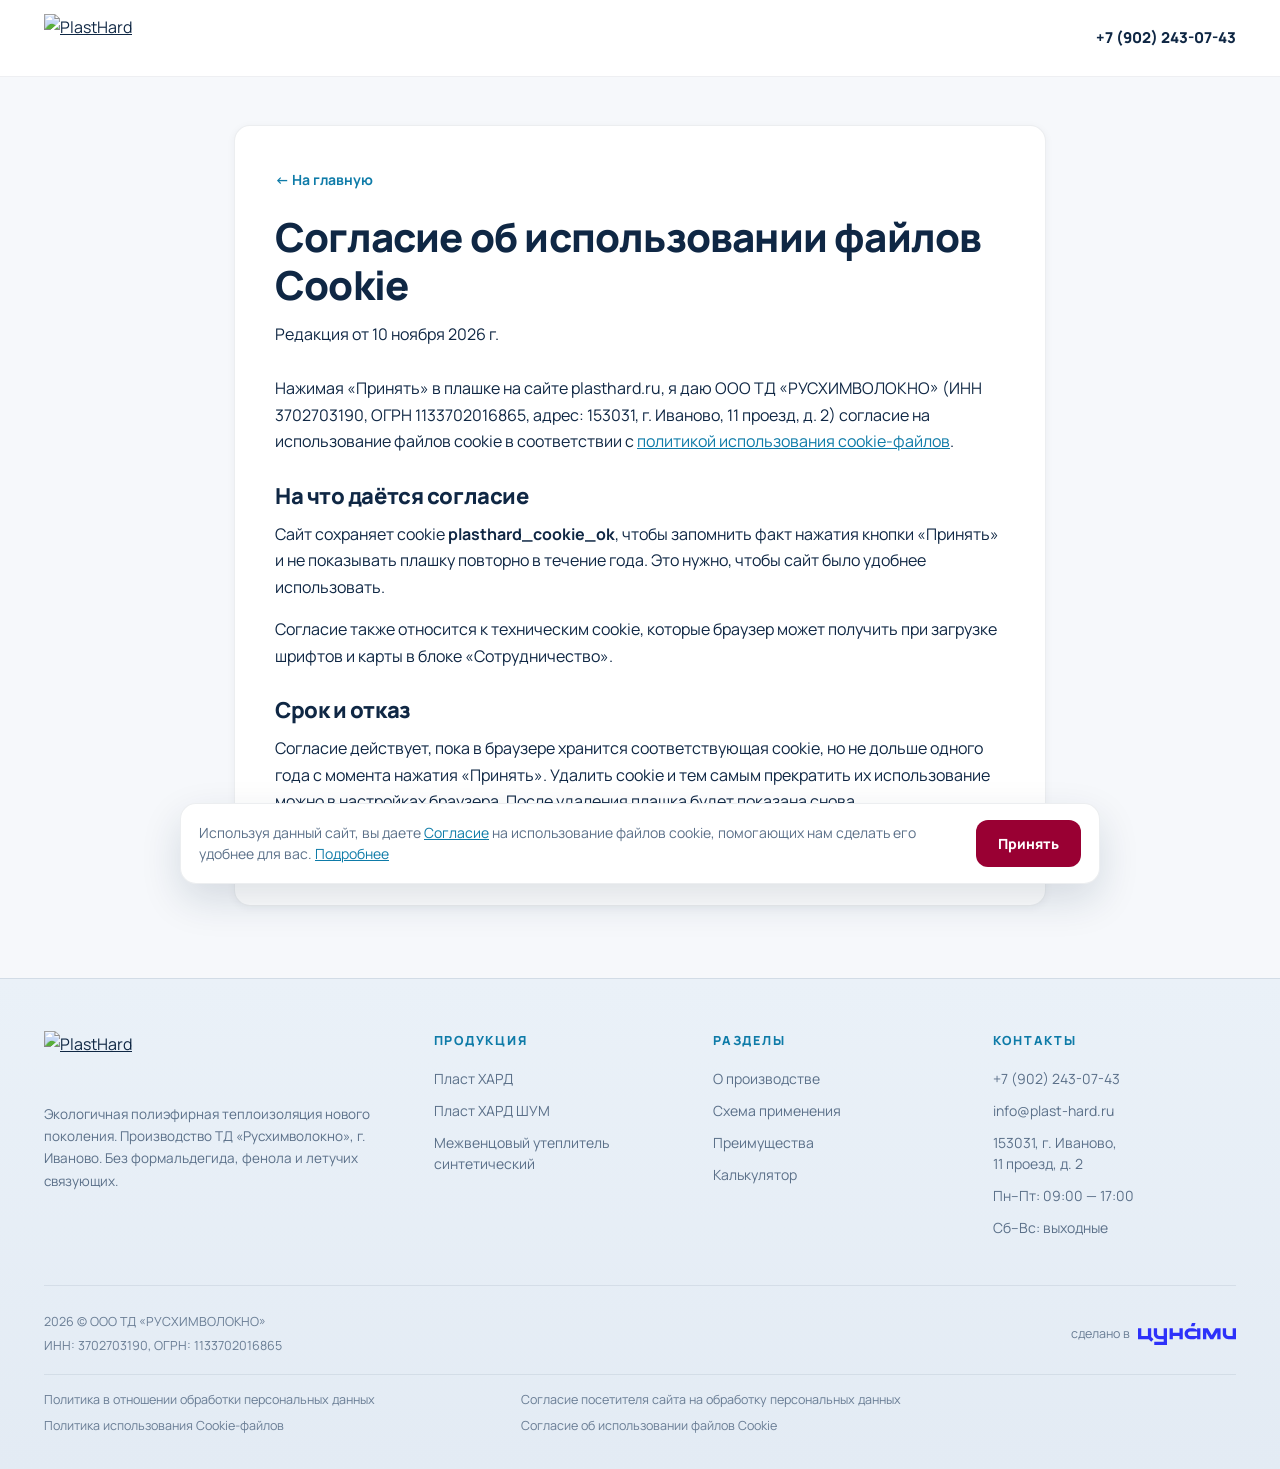
==== cookie-consent.html @ 1dcabd32 "Initial commit of the PlastHard landing. Co-authored-by: Cursor <cursoragent@cursor.com>" ====
<!DOCTYPE html>
<html lang="ru">
<head>
<meta charset="UTF-8">
<meta name="viewport" content="width=device-width, initial-scale=1">
<meta name="theme-color" content="#f6f8fb">
<title>Согласие об использовании файлов Cookie — PlastHard</title>
<meta name="description" content="Согласие посетителя сайта PlastHard на использование файлов cookie.">
<meta name="robots" content="index, follow">
<link rel="canonical" href="https://plasthard.ru/cookie-consent.html">
<link rel="icon" href="favicon-32.png" type="image/png" sizes="32x32">
<link rel="apple-touch-icon" href="apple-touch-icon.png" sizes="180x180">
<link rel="preconnect" href="https://fonts.googleapis.com">
<link rel="preconnect" href="https://fonts.gstatic.com" crossorigin>
<link href="https://fonts.googleapis.com/css2?family=Manrope:wght@400;500;600;700;800&display=swap" rel="stylesheet">
<link rel="stylesheet" href="legal.css">
</head>
<body>
<header class="header">
  <div class="header-inner">
    <a href="index.html" class="logo" aria-label="PlastHard — на главную">
      <img class="logo-img" src="source/assets/plasthard-logo.svg" alt="PlastHard" width="129" height="48">
    </a>
    <a href="tel:+79022430743" class="header-phone">+7 (902) 243-07-43</a>
  </div>
</header>
<main class="doc">
  <article class="doc-card">
    <a class="doc-back" href="index.html">← На главную</a>
    <h1>Согласие об использовании файлов Cookie</h1>
    <p class="doc-date">Редакция от 10 ноября 2026 г.</p>

    <p>Нажимая «Принять» в плашке на сайте plasthard.ru, я даю ООО ТД «РУСХИМВОЛОКНО» (ИНН 3702703190, ОГРН 1133702016865, адрес: 153031, г. Иваново, 11 проезд, д. 2) согласие на использование файлов cookie в соответствии с <a href="cookie-policy.html">политикой использования cookie-файлов</a>.</p>

    <h2>На что даётся согласие</h2>
    <p>Сайт сохраняет cookie <strong>plasthard_cookie_ok</strong>, чтобы запомнить факт нажатия кнопки «Принять» и не показывать плашку повторно в течение года. Это нужно, чтобы сайт было удобнее использовать.</p>
    <p>Согласие также относится к техническим cookie, которые браузер может получить при загрузке шрифтов и карты в блоке «Сотрудничество».</p>

    <h2>Срок и отказ</h2>
    <p>Согласие действует, пока в браузере хранится соответствующая cookie, но не дольше одного года с момента нажатия «Принять». Удалить cookie и тем самым прекратить их использование можно в настройках браузера. После удаления плашка будет показана снова.</p>
    <p>Вопросы по cookie можно направить на <a href="mailto:info@plast-hard.ru">info@plast-hard.ru</a>.</p>
  </article>
</main>
<footer class="footer">
  <div class="container">
    <div class="footer-top">
      <div class="footer-brand">
        <a href="index.html" class="logo" aria-label="PlastHard — на главную">
          <img class="logo-img" src="source/assets/plasthard-logo.svg" alt="PlastHard" width="150" height="56">
        </a>
        <p>Экологичная полиэфирная теплоизоляция нового поколения. Производство ТД «Русхимволокно», г. Иваново. Без формальдегида, фенола и летучих связующих.</p>
      </div>
      <div class="footer-col">
        <h5>Продукция</h5>
        <a href="index.html#products">Пласт ХАРД</a>
        <a href="index.html#products">Пласт ХАРД ШУМ</a>
        <a href="index.html#products">Межвенцовый утеплитель синтетический</a>
      </div>
      <div class="footer-col">
        <h5>Разделы</h5>
        <a href="index.html#about">О производстве</a>
        <a href="index.html#scheme">Схема применения</a>
        <a href="index.html#advantages">Преимущества</a>
        <a href="index.html#calc">Калькулятор</a>
      </div>
      <div class="footer-col">
        <h5>Контакты</h5>
        <a href="tel:+79022430743">+7 (902) 243-07-43</a>
        <a href="mailto:info@plast-hard.ru">info@plast-hard.ru</a>
        <span>153031, г. Иваново,<br>11 проезд, д. 2</span>
        <span>Пн–Пт: 09:00 — 17:00</span>
        <span>Сб–Вс: выходные</span>
      </div>
    </div>
    <div class="footer-bottom">
      <div class="footer-legal">
        <span>2026 © ООО ТД «РУСХИМВОЛОКНО»</span>
        <span>ИНН: 3702703190, ОГРН: 1133702016865</span>
      </div>
      <a class="made-by" href="https://tsunami.group/" target="_blank" rel="noopener noreferrer">
        <span>сделано в</span>
        <svg width="98" height="22" viewBox="0 0 98 22" fill="none" aria-label="Tsunami"><path d="M52.8293 3.26889L53.9329 0H57.5149L56.4114 3.26889H52.8293Z" fill="currentColor"></path><path d="M13.2065 5.31553V13.995L15.5459 16.3076L13.2065 18.6434L10.7281 16.2358H0V5.31553H3.29259V12.9669H9.89586V5.31553H13.2065Z" fill="currentColor"></path><path d="M25.6888 12.9669V5.31553H28.9995V22H16.2546V18.7131H25.6888V16.2358H21.2927C18.2533 16.2358 15.793 13.7931 15.793 10.7757V5.31553H19.0855V10.7757C19.0855 11.979 20.0806 12.9669 21.2927 12.9669H25.6888Z" fill="currentColor"></path><path d="M41.4692 5.31553V9.68004H34.866V5.31553H31.5734V16.2358H34.866V12.9669H41.4692V16.2358H44.7799V5.31553H41.4692Z" fill="currentColor"></path><path fill-rule="evenodd" clip-rule="evenodd" d="M46.5998 10.7757C46.5998 7.76012 49.0621 5.31553 52.0995 5.31553H54.9787C56.6208 5.31553 58.0947 6.02999 59.1025 7.16286V5.31553H62.4131V16.2358H59.1025V14.3885C58.0947 15.5213 56.6208 16.2358 54.9787 16.2358H52.0995C49.0621 16.2358 46.5998 13.7912 46.5998 10.7757ZM52.101 8.58432H59.1025V12.9668H52.101C50.8889 12.9668 49.8938 11.9789 49.8938 10.7756C49.8938 9.57217 50.8889 8.58432 52.101 8.58432Z" fill="currentColor"></path><path d="M73.7622 12.2485L77.7603 5.31553H82.5726V16.2358H79.28V9.30286L75.2819 16.2358H72.2607L68.2625 9.30286V16.2358H64.9699V5.31553H69.7822L73.7622 12.2485Z" fill="currentColor"></path><path d="M94.6893 5.31553V12.9669H90.2932C89.0811 12.9669 88.0861 11.979 88.0861 10.7757V5.31553H84.7935V10.7757C84.7935 13.7931 87.2538 16.2358 90.2932 16.2358H98V5.31553H94.6893Z" fill="currentColor"></path></svg>
      </a>
    </div>
    <nav class="footer-docs" aria-label="Документы">
      <a href="privacy-policy.html" target="_blank" rel="noopener noreferrer">Политика в отношении обработки персональных данных</a>
      <a href="personal-data-consent.html" target="_blank" rel="noopener noreferrer">Согласие посетителя сайта на обработку персональных данных</a>
      <a href="cookie-policy.html" target="_blank" rel="noopener noreferrer">Политика использования Cookie-файлов</a>
      <a href="cookie-consent.html" target="_blank" rel="noopener noreferrer">Согласие об использовании файлов Cookie</a>
    </nav>
  </div>
</footer>
<div class="cookie-bar" id="cookieBar" hidden>
  <p>Используя данный сайт, вы даете <a href="cookie-consent.html">Согласие</a> на использование файлов cookie, помогающих нам сделать его удобнее для вас. <a href="cookie-policy.html">Подробнее</a></p>
  <button type="button" class="btn" id="cookieAccept">Принять</button>
</div>
<script src="consent.js"></script>
</body>
</html>
---- legal.css ----
:root{
  --bg:#f6f8fb;
  --text:#0f2744;
  --muted:#5b7089;
  --cyan:#0e7ba8;
  --burgundy:#990033;
  --burgundy-hover:#cc0044;
  --radius:16px;
  --shadow-sm:0 2px 8px rgba(15,39,68,.05);
  --font:'Manrope', -apple-system, BlinkMacSystemFont, 'Segoe UI', Roboto, 'Helvetica Neue', Arial, sans-serif;
}

*,*::before,*::after{ box-sizing:border-box; }
html{ scroll-behavior:smooth; }
body{
  margin:0;
  font-family:var(--font);
  background:var(--bg);
  color:var(--text);
  line-height:1.65;
  font-size:16px;
}
a{ color:inherit; }
img,svg{ max-width:100%; display:block; }
p{ margin:0 0 16px; }
h1,h2{ margin:0; line-height:1.2; font-weight:800; letter-spacing:-.02em; }

.header{
  position:sticky;
  top:0;
  z-index:20;
  background:rgba(255,255,255,.92);
  backdrop-filter:blur(16px);
  border-bottom:1px solid rgba(15,39,68,.07);
}
.header-inner{
  max-width:1240px;
  margin:0 auto;
  padding:0 24px;
  height:76px;
  display:flex;
  align-items:center;
  justify-content:space-between;
  gap:24px;
}
.logo-img{ height:48px; width:auto; }
.header-phone{
  font-size:15px;
  font-weight:800;
  text-decoration:none;
  white-space:nowrap;
}
.header-phone:hover{ color:var(--cyan); }

.doc{
  max-width:860px;
  margin:0 auto;
  padding:48px 24px 72px;
}
.doc-card{
  background:#fff;
  border:1px solid rgba(15,39,68,.08);
  border-radius:var(--radius);
  box-shadow:var(--shadow-sm);
  padding:40px 40px 32px;
}
.doc-back{
  display:inline-block;
  margin-bottom:22px;
  color:var(--cyan);
  font-size:14px;
  font-weight:700;
  text-decoration:none;
}
.doc-back:hover{ text-decoration:underline; }
.doc h1{
  font-size:clamp(28px, 4vw, 40px);
  margin-bottom:12px;
}
.doc-date{
  color:var(--muted);
  font-size:14px;
  margin-bottom:28px;
}
.doc h2{
  font-size:22px;
  margin:28px 0 12px;
}
.doc p, .doc li{ color:var(--text); font-size:16px; }
.doc ul, .doc ol{ margin:0 0 16px; padding-left:22px; }
.doc li{ margin-bottom:8px; }
.doc a{ color:var(--cyan); }

.footer{
  border-top:1px solid rgba(15,39,68,.08);
  background:linear-gradient(180deg, #eaf1f8 0%, #e3ebf4 100%);
  padding:52px 0 34px;
}
.container{ max-width:1240px; margin:0 auto; padding:0 24px; }
.footer-top{
  display:flex;
  flex-wrap:wrap;
  gap:36px;
  padding-bottom:36px;
  border-bottom:1px solid rgba(15,39,68,.08);
}
.footer-brand{ flex:1 1 280px; }
.footer-brand p{
  margin-top:16px;
  font-size:13.5px;
  color:var(--muted);
  max-width:340px;
}
.footer .logo-img{ height:56px; }
.footer-col{ flex:1 1 170px; min-width:150px; }
.footer-col h5{
  font-size:12.5px;
  font-weight:800;
  letter-spacing:.14em;
  text-transform:uppercase;
  color:var(--cyan);
  margin:0 0 16px;
}
.footer-col a, .footer-col span{
  display:block;
  font-size:14px;
  color:var(--muted);
  margin-bottom:11px;
  text-decoration:none;
  line-height:1.5;
}
.footer-col a:hover{ color:var(--cyan); }
.footer-bottom{
  padding-top:26px;
  display:flex;
  flex-wrap:wrap;
  justify-content:space-between;
  align-items:center;
  gap:14px;
  font-size:12.5px;
  color:rgba(91,112,137,.9);
  line-height:1.6;
}
.footer-legal{ display:flex; flex-direction:column; gap:4px; }
.made-by{
  display:inline-flex;
  align-items:center;
  gap:8px;
  color:rgba(91,112,137,.9);
  font-size:12.5px;
  text-decoration:none;
}
.made-by svg{ color:#2d31fa; flex-shrink:0; }
.made-by:hover{ color:var(--cyan); }
.footer-docs{
  display:grid;
  grid-template-columns:40% 40%;
  justify-content:start;
  justify-items:start;
  gap:8px 0;
  margin-top:18px;
  padding-top:16px;
  border-top:1px solid rgba(15,39,68,.08);
}
.footer-docs a{
  width:fit-content;
  max-width:100%;
  font-size:12.5px;
  line-height:1.45;
  color:rgba(91,112,137,.9);
  text-decoration:none;
}
.footer-docs a:hover{ color:var(--cyan); }

.btn{
  display:inline-flex;
  align-items:center;
  justify-content:center;
  padding:12px 22px;
  border:0;
  border-radius:12px;
  background:var(--burgundy);
  color:#fff;
  font:inherit;
  font-size:14px;
  font-weight:800;
  cursor:pointer;
}
.btn:hover{ background:var(--burgundy-hover); }

.cookie-bar{
  position:fixed;
  left:16px;
  right:16px;
  bottom:16px;
  z-index:30;
  display:flex;
  align-items:center;
  gap:18px;
  max-width:920px;
  margin:0 auto;
  padding:16px 18px;
  background:#fff;
  border:1px solid rgba(15,39,68,.08);
  border-radius:16px;
  box-shadow:0 16px 40px rgba(15,39,68,.14);
}
.cookie-bar[hidden]{ display:none; }
.cookie-bar p{ margin:0; flex:1; font-size:14px; color:var(--muted); line-height:1.55; }
.cookie-bar a{ color:var(--cyan); }
@media (max-width:700px){
  .doc-card{ padding:28px 20px; }
  .cookie-bar{ flex-direction:column; align-items:stretch; }
  .footer-docs{ grid-template-columns:100%; }
  .footer-docs a{ width:100%; }
  .header-inner{ padding:0 18px; }
  .logo-img{ height:42px; }
}
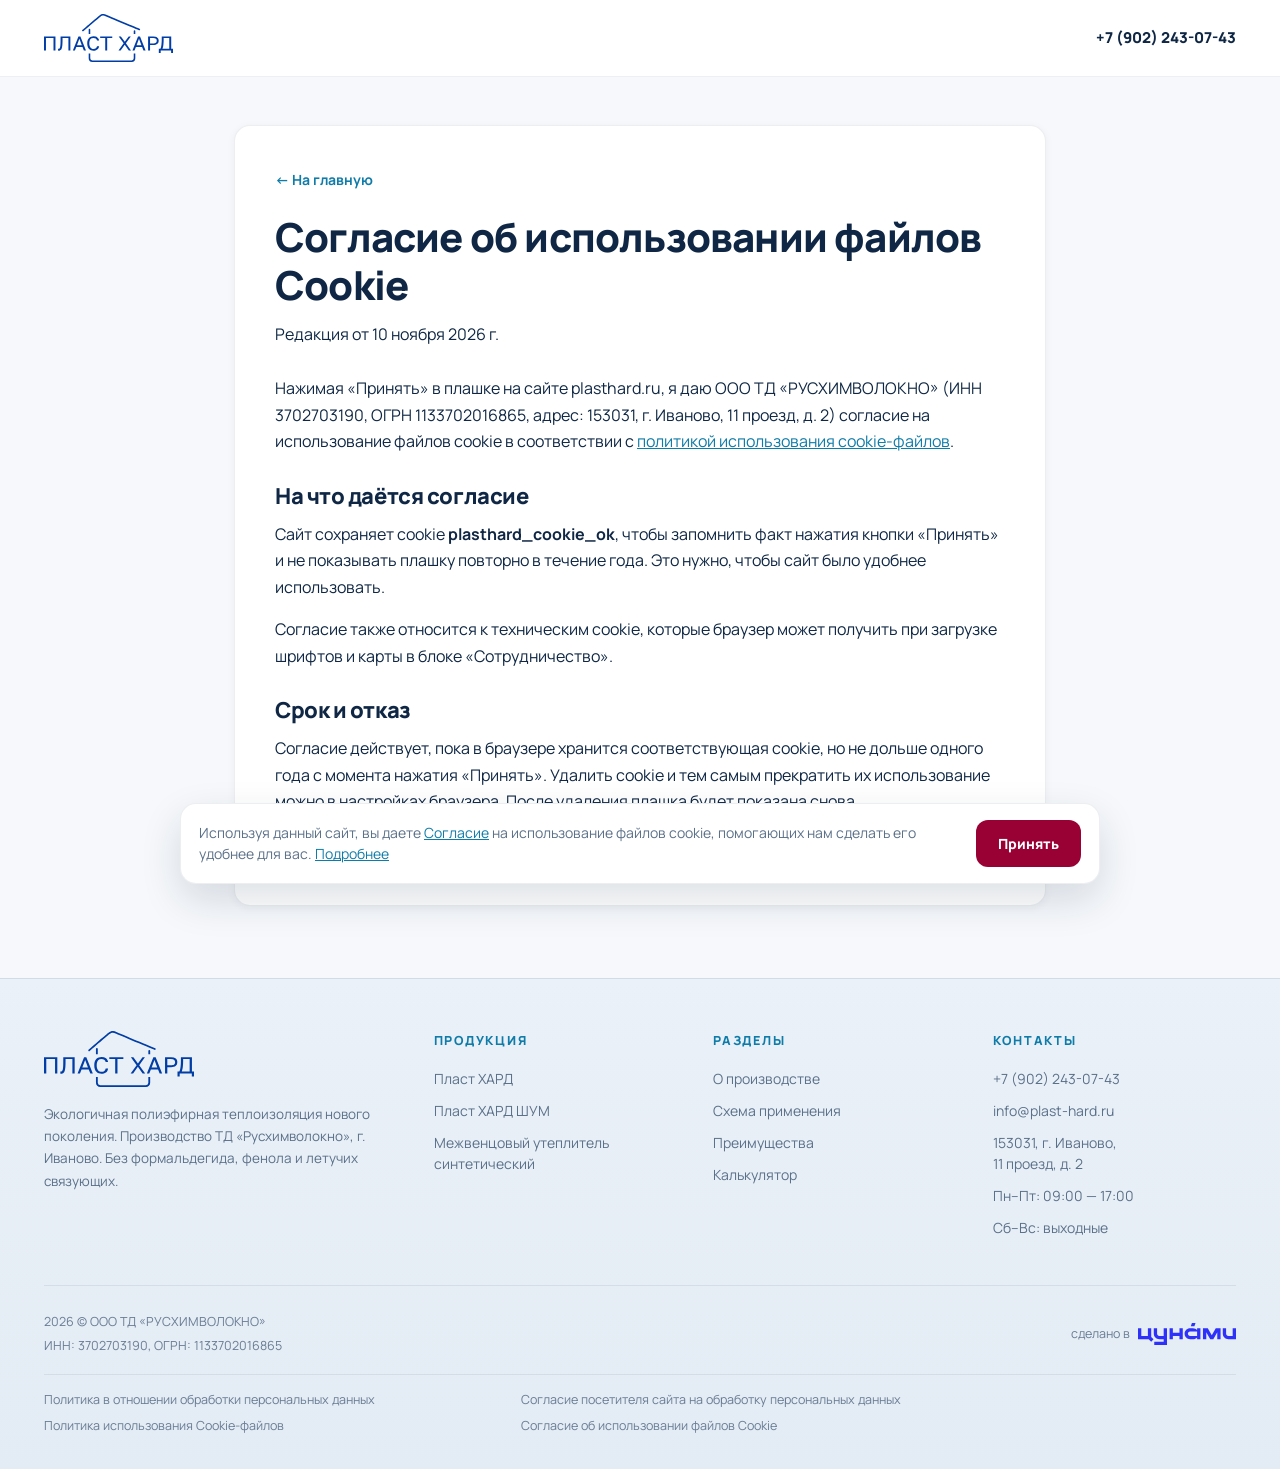
==== commit 9950d9d1: "Move the site logo into assets/logo.svg. Co-authored-by: Cursor <cursoragent@cursor.com>" ====
--- a/cookie-consent.html
+++ b/cookie-consent.html
@@ -19,7 +19,7 @@
 <header class="header">
   <div class="header-inner">
     <a href="index.html" class="logo" aria-label="PlastHard — на главную">
-      <img class="logo-img" src="source/assets/plasthard-logo.svg" alt="PlastHard" width="129" height="48">
+      <img class="logo-img" src="assets/logo.svg" alt="PlastHard" width="129" height="48">
     </a>
     <a href="tel:+79022430743" class="header-phone">+7 (902) 243-07-43</a>
   </div>
@@ -46,7 +46,7 @@
     <div class="footer-top">
       <div class="footer-brand">
         <a href="index.html" class="logo" aria-label="PlastHard — на главную">
-          <img class="logo-img" src="source/assets/plasthard-logo.svg" alt="PlastHard" width="150" height="56">
+          <img class="logo-img" src="assets/logo.svg" alt="PlastHard" width="150" height="56">
         </a>
         <p>Экологичная полиэфирная теплоизоляция нового поколения. Производство ТД «Русхимволокно», г. Иваново. Без формальдегида, фенола и летучих связующих.</p>
       </div>
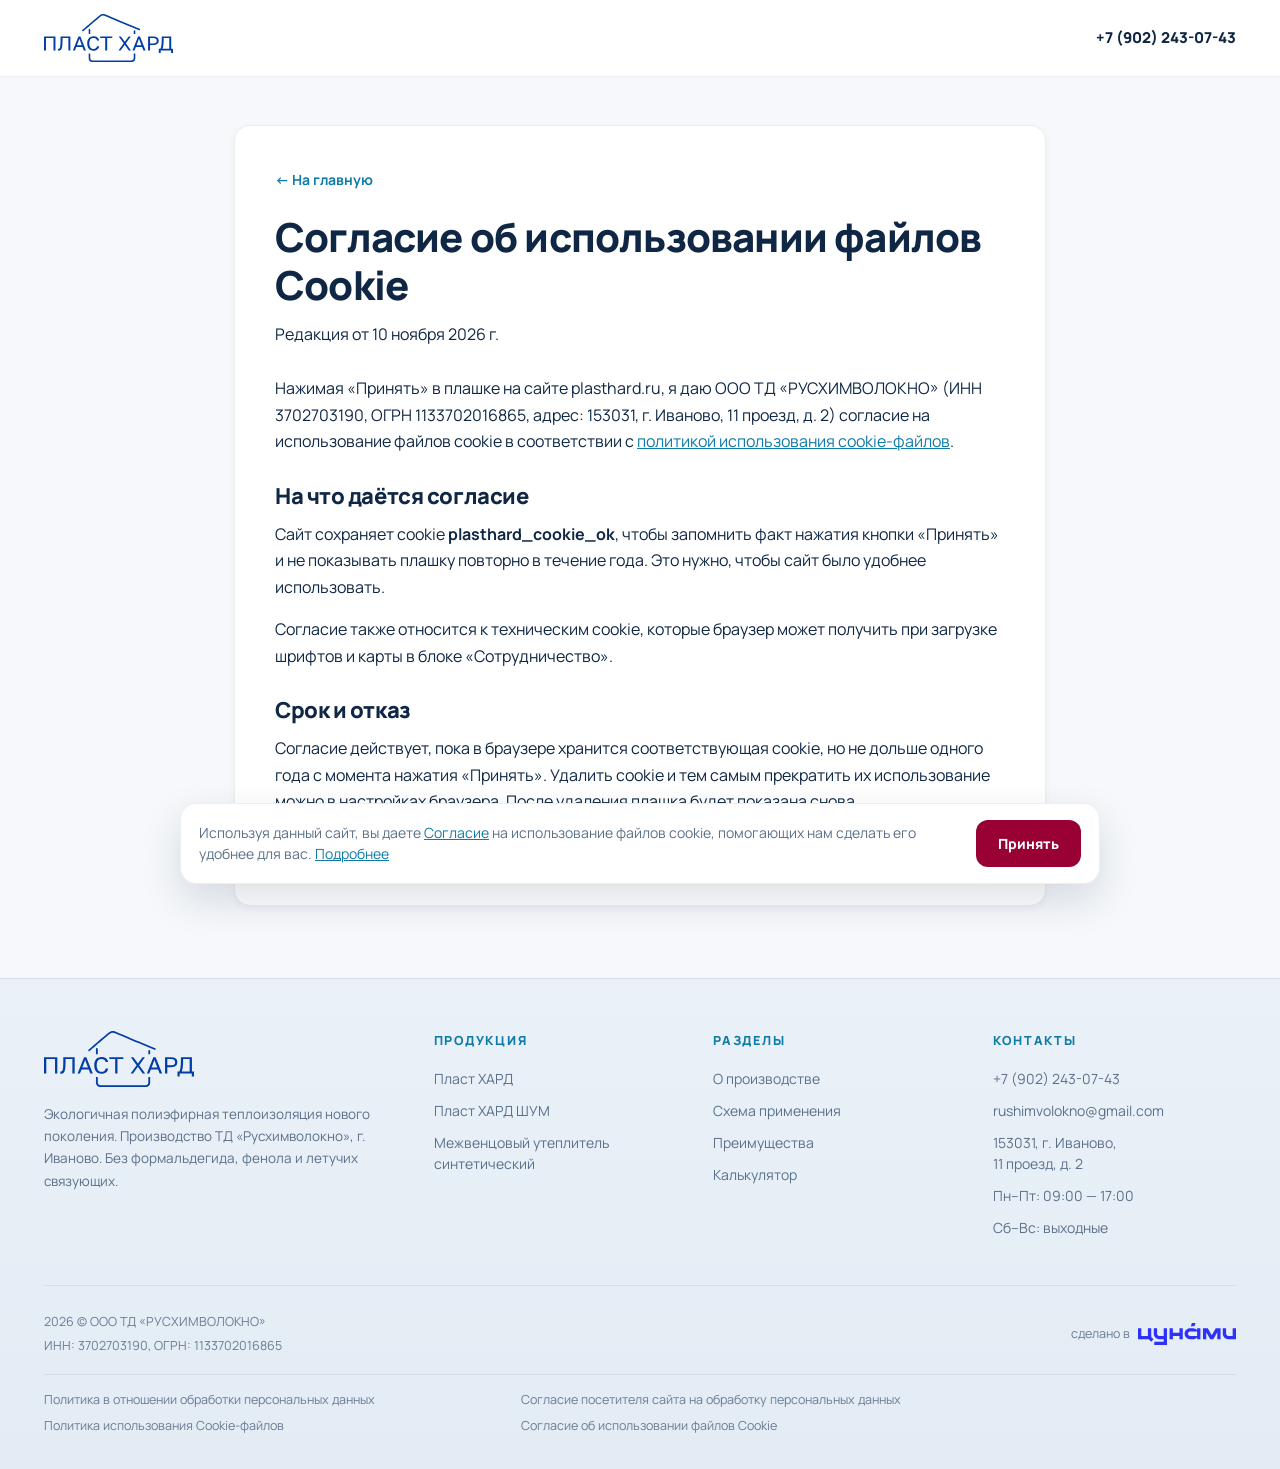
==== commit 156a7fda: "Rename the brand to Пласт ХАРД, point contacts to the Gmail address, and update the header and meta " ====
--- a/cookie-consent.html
+++ b/cookie-consent.html
@@ -4,8 +4,8 @@
 <meta charset="UTF-8">
 <meta name="viewport" content="width=device-width, initial-scale=1">
 <meta name="theme-color" content="#f6f8fb">
-<title>Согласие об использовании файлов Cookie — PlastHard</title>
-<meta name="description" content="Согласие посетителя сайта PlastHard на использование файлов cookie.">
+<title>Согласие об использовании файлов Cookie — Пласт ХАРД</title>
+<meta name="description" content="Согласие посетителя сайта Пласт ХАРД на использование файлов cookie.">
 <meta name="robots" content="index, follow">
 <link rel="canonical" href="https://plasthard.ru/cookie-consent.html">
 <link rel="icon" href="favicon-32.png" type="image/png" sizes="32x32">
@@ -18,8 +18,8 @@
 <body>
 <header class="header">
   <div class="header-inner">
-    <a href="index.html" class="logo" aria-label="PlastHard — на главную">
-      <img class="logo-img" src="assets/logo.svg" alt="PlastHard" width="129" height="48">
+    <a href="index.html" class="logo" aria-label="Пласт ХАРД — на главную">
+      <img class="logo-img" src="assets/logo.svg" alt="Пласт ХАРД" width="129" height="48">
     </a>
     <a href="tel:+79022430743" class="header-phone">+7 (902) 243-07-43</a>
   </div>
@@ -38,15 +38,15 @@
 
     <h2>Срок и отказ</h2>
     <p>Согласие действует, пока в браузере хранится соответствующая cookie, но не дольше одного года с момента нажатия «Принять». Удалить cookie и тем самым прекратить их использование можно в настройках браузера. После удаления плашка будет показана снова.</p>
-    <p>Вопросы по cookie можно направить на <a href="mailto:info@plast-hard.ru">info@plast-hard.ru</a>.</p>
+    <p>Вопросы по cookie можно направить на <a href="mailto:rushimvolokno@gmail.com">rushimvolokno@gmail.com</a>.</p>
   </article>
 </main>
 <footer class="footer">
   <div class="container">
     <div class="footer-top">
       <div class="footer-brand">
-        <a href="index.html" class="logo" aria-label="PlastHard — на главную">
-          <img class="logo-img" src="assets/logo.svg" alt="PlastHard" width="150" height="56">
+        <a href="index.html" class="logo" aria-label="Пласт ХАРД — на главную">
+          <img class="logo-img" src="assets/logo.svg" alt="Пласт ХАРД" width="150" height="56">
         </a>
         <p>Экологичная полиэфирная теплоизоляция нового поколения. Производство ТД «Русхимволокно», г. Иваново. Без формальдегида, фенола и летучих связующих.</p>
       </div>
@@ -66,7 +66,7 @@
       <div class="footer-col">
         <h5>Контакты</h5>
         <a href="tel:+79022430743">+7 (902) 243-07-43</a>
-        <a href="mailto:info@plast-hard.ru">info@plast-hard.ru</a>
+        <a href="mailto:rushimvolokno@gmail.com">rushimvolokno@gmail.com</a>
         <span>153031, г. Иваново,<br>11 проезд, д. 2</span>
         <span>Пн–Пт: 09:00 — 17:00</span>
         <span>Сб–Вс: выходные</span>
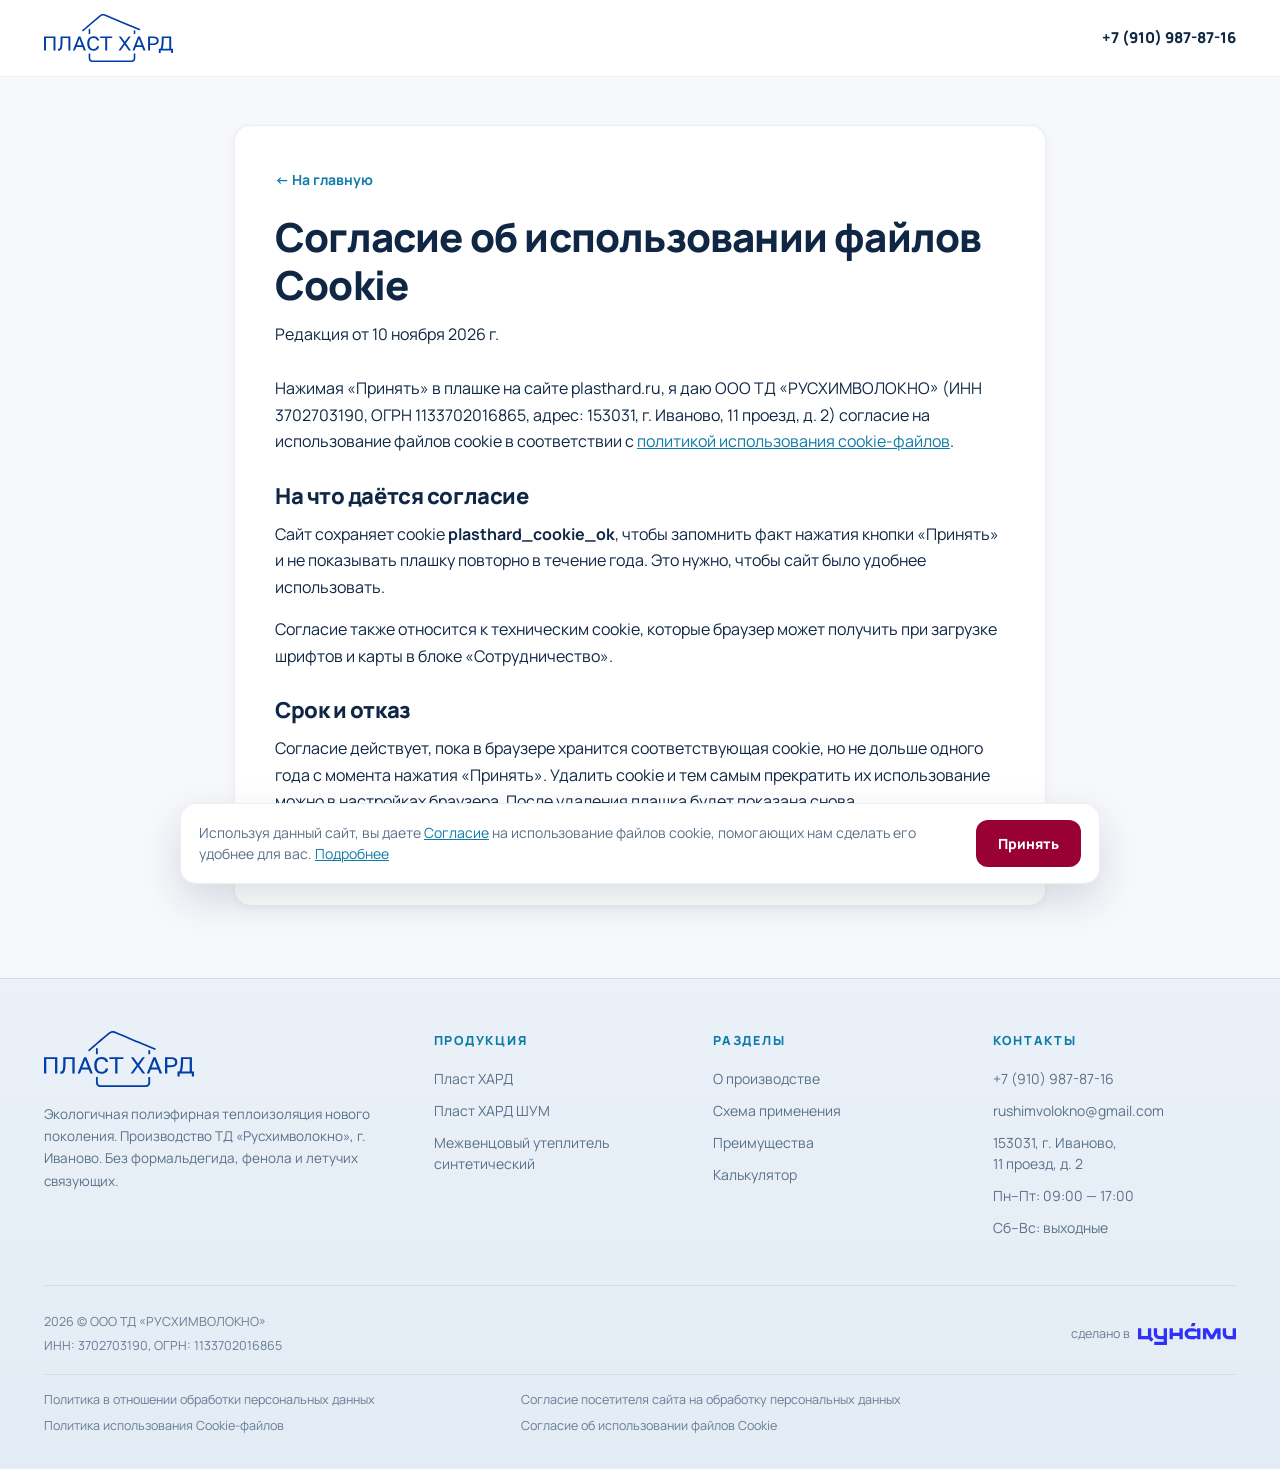
==== commit af2e3bc4: "Update the contact phone number to +7 (910) 987-87-16. Co-authored-by: Cursor <cursoragent@cursor.co" ====
--- a/cookie-consent.html
+++ b/cookie-consent.html
@@ -21,7 +21,7 @@
     <a href="index.html" class="logo" aria-label="Пласт ХАРД — на главную">
       <img class="logo-img" src="assets/logo.svg" alt="Пласт ХАРД" width="129" height="48">
     </a>
-    <a href="tel:+79022430743" class="header-phone">+7 (902) 243-07-43</a>
+    <a href="tel:+79109878716" class="header-phone">+7 (910) 987-87-16</a>
   </div>
 </header>
 <main class="doc">
@@ -65,7 +65,7 @@
       </div>
       <div class="footer-col">
         <h5>Контакты</h5>
-        <a href="tel:+79022430743">+7 (902) 243-07-43</a>
+        <a href="tel:+79109878716">+7 (910) 987-87-16</a>
         <a href="mailto:rushimvolokno@gmail.com">rushimvolokno@gmail.com</a>
         <span>153031, г. Иваново,<br>11 проезд, д. 2</span>
         <span>Пн–Пт: 09:00 — 17:00</span>
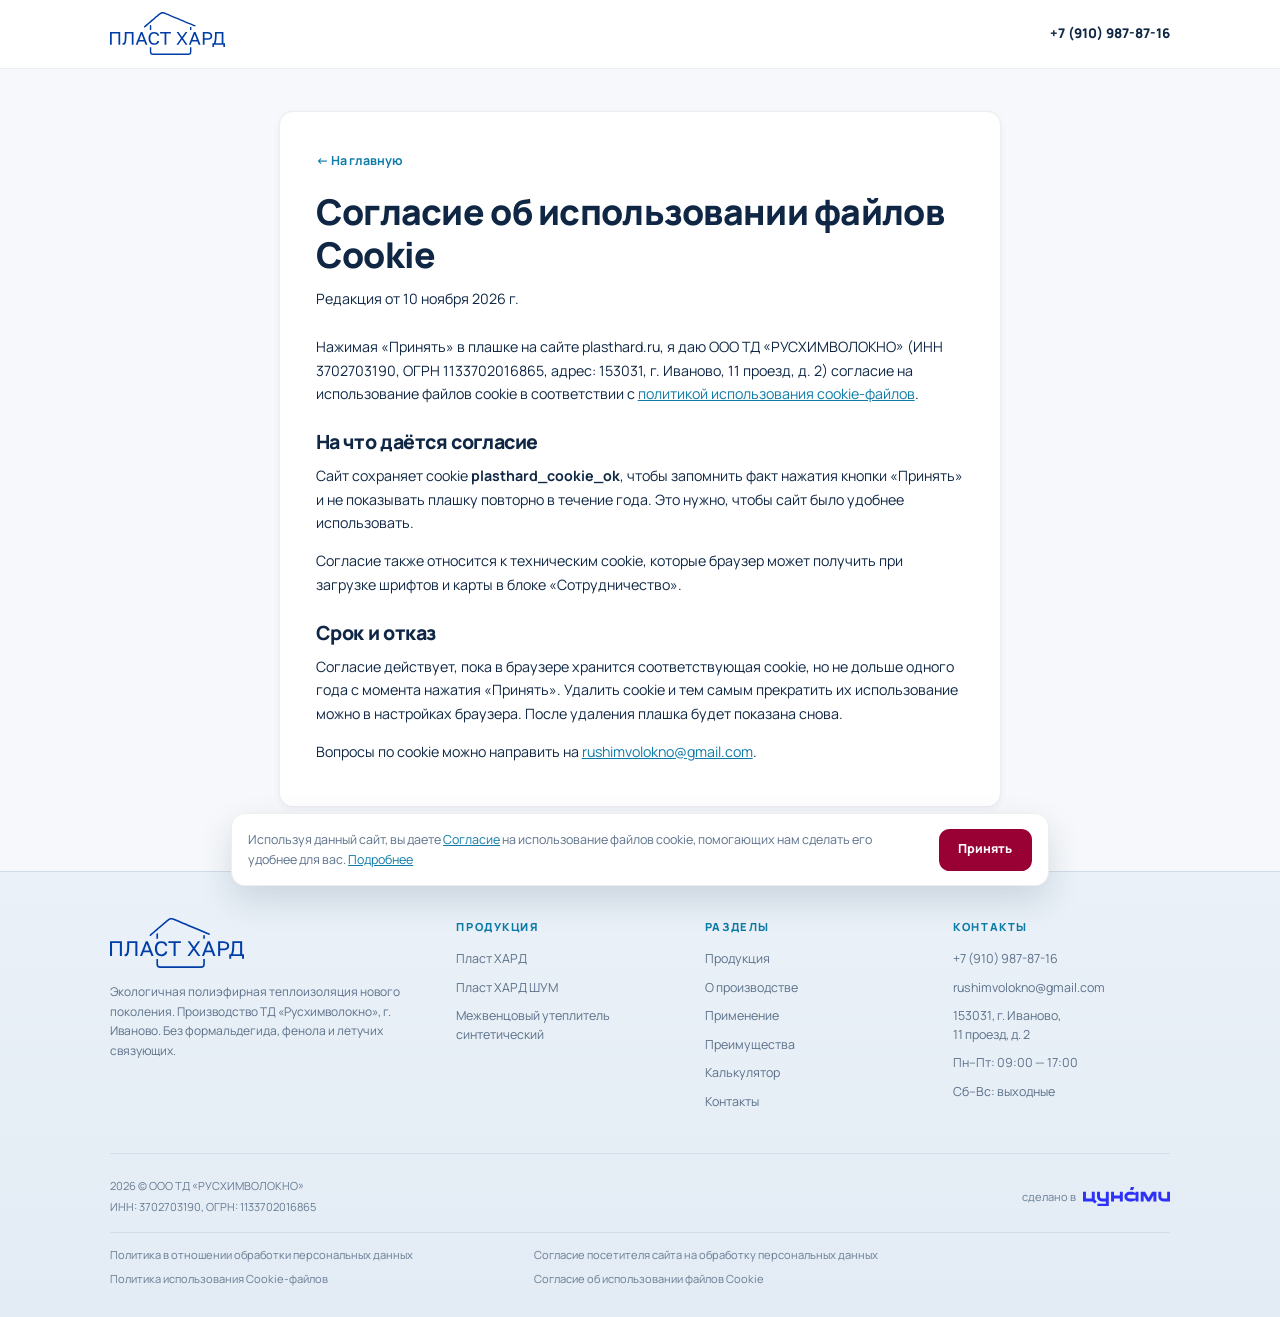
==== commit d87883e9: "Introduce the scale-adaptive layout with three breakpoints. Footer section links, the product headin" ====
--- a/cookie-consent.html
+++ b/cookie-consent.html
@@ -58,10 +58,12 @@
       </div>
       <div class="footer-col">
         <h5>Разделы</h5>
+        <a href="index.html#products">Продукция</a>
         <a href="index.html#about">О производстве</a>
-        <a href="index.html#scheme">Схема применения</a>
+        <a href="index.html#scheme">Применение</a>
         <a href="index.html#advantages">Преимущества</a>
         <a href="index.html#calc">Калькулятор</a>
+        <a href="index.html#contacts">Контакты</a>
       </div>
       <div class="footer-col">
         <h5>Контакты</h5>
@@ -79,7 +81,7 @@
       </div>
       <a class="made-by" href="https://tsunami.group/" target="_blank" rel="noopener noreferrer">
         <span>сделано в</span>
-        <svg width="98" height="22" viewBox="0 0 98 22" fill="none" aria-label="Tsunami"><path d="M52.8293 3.26889L53.9329 0H57.5149L56.4114 3.26889H52.8293Z" fill="currentColor"></path><path d="M13.2065 5.31553V13.995L15.5459 16.3076L13.2065 18.6434L10.7281 16.2358H0V5.31553H3.29259V12.9669H9.89586V5.31553H13.2065Z" fill="currentColor"></path><path d="M25.6888 12.9669V5.31553H28.9995V22H16.2546V18.7131H25.6888V16.2358H21.2927C18.2533 16.2358 15.793 13.7931 15.793 10.7757V5.31553H19.0855V10.7757C19.0855 11.979 20.0806 12.9669 21.2927 12.9669H25.6888Z" fill="currentColor"></path><path d="M41.4692 5.31553V9.68004H34.866V5.31553H31.5734V16.2358H34.866V12.9669H41.4692V16.2358H44.7799V5.31553H41.4692Z" fill="currentColor"></path><path fill-rule="evenodd" clip-rule="evenodd" d="M46.5998 10.7757C46.5998 7.76012 49.0621 5.31553 52.0995 5.31553H54.9787C56.6208 5.31553 58.0947 6.02999 59.1025 7.16286V5.31553H62.4131V16.2358H59.1025V14.3885C58.0947 15.5213 56.6208 16.2358 54.9787 16.2358H52.0995C49.0621 16.2358 46.5998 13.7912 46.5998 10.7757ZM52.101 8.58432H59.1025V12.9668H52.101C50.8889 12.9668 49.8938 11.9789 49.8938 10.7756C49.8938 9.57217 50.8889 8.58432 52.101 8.58432Z" fill="currentColor"></path><path d="M73.7622 12.2485L77.7603 5.31553H82.5726V16.2358H79.28V9.30286L75.2819 16.2358H72.2607L68.2625 9.30286V16.2358H64.9699V5.31553H69.7822L73.7622 12.2485Z" fill="currentColor"></path><path d="M94.6893 5.31553V12.9669H90.2932C89.0811 12.9669 88.0861 11.979 88.0861 10.7757V5.31553H84.7935V10.7757C84.7935 13.7931 87.2538 16.2358 90.2932 16.2358H98V5.31553H94.6893Z" fill="currentColor"></path></svg>
+        <svg viewBox="0 0 98 22" fill="none" aria-label="Tsunami"><path d="M52.8293 3.26889L53.9329 0H57.5149L56.4114 3.26889H52.8293Z" fill="currentColor"></path><path d="M13.2065 5.31553V13.995L15.5459 16.3076L13.2065 18.6434L10.7281 16.2358H0V5.31553H3.29259V12.9669H9.89586V5.31553H13.2065Z" fill="currentColor"></path><path d="M25.6888 12.9669V5.31553H28.9995V22H16.2546V18.7131H25.6888V16.2358H21.2927C18.2533 16.2358 15.793 13.7931 15.793 10.7757V5.31553H19.0855V10.7757C19.0855 11.979 20.0806 12.9669 21.2927 12.9669H25.6888Z" fill="currentColor"></path><path d="M41.4692 5.31553V9.68004H34.866V5.31553H31.5734V16.2358H34.866V12.9669H41.4692V16.2358H44.7799V5.31553H41.4692Z" fill="currentColor"></path><path fill-rule="evenodd" clip-rule="evenodd" d="M46.5998 10.7757C46.5998 7.76012 49.0621 5.31553 52.0995 5.31553H54.9787C56.6208 5.31553 58.0947 6.02999 59.1025 7.16286V5.31553H62.4131V16.2358H59.1025V14.3885C58.0947 15.5213 56.6208 16.2358 54.9787 16.2358H52.0995C49.0621 16.2358 46.5998 13.7912 46.5998 10.7757ZM52.101 8.58432H59.1025V12.9668H52.101C50.8889 12.9668 49.8938 11.9789 49.8938 10.7756C49.8938 9.57217 50.8889 8.58432 52.101 8.58432Z" fill="currentColor"></path><path d="M73.7622 12.2485L77.7603 5.31553H82.5726V16.2358H79.28V9.30286L75.2819 16.2358H72.2607L68.2625 9.30286V16.2358H64.9699V5.31553H69.7822L73.7622 12.2485Z" fill="currentColor"></path><path d="M94.6893 5.31553V12.9669H90.2932C89.0811 12.9669 88.0861 11.979 88.0861 10.7757V5.31553H84.7935V10.7757C84.7935 13.7931 87.2538 16.2358 90.2932 16.2358H98V5.31553H94.6893Z" fill="currentColor"></path></svg>
       </a>
     </div>
     <nav class="footer-docs" aria-label="Документы">
--- a/legal.css
+++ b/legal.css
@@ -1,3 +1,6 @@
+:root{
+  --width-multiplier:calc(100vmin / 575);
+}
 :root{
   --bg:#f6f8fb;
   --text:#0f2744;
@@ -5,214 +8,566 @@
   --cyan:#0e7ba8;
   --burgundy:#990033;
   --burgundy-hover:#cc0044;
-  --radius:16px;
-  --shadow-sm:0 2px 8px rgba(15,39,68,.05);
+  --radius:calc(23.59 * var(--width-multiplier));
+  --shadow-sm:0 calc(2.95 * var(--width-multiplier)) calc(11.79 * var(--width-multiplier)) rgba(15,39,68,.05);
   --font:'Manrope', -apple-system, BlinkMacSystemFont, 'Segoe UI', Roboto, 'Helvetica Neue', Arial, sans-serif;
 }
-
-*,*::before,*::after{ box-sizing:border-box; }
-html{ scroll-behavior:smooth; }
+*,*::before,*::after{
+  box-sizing:border-box;
+}
+html{
+  scroll-behavior:smooth;
+}
 body{
   margin:0;
   font-family:var(--font);
   background:var(--bg);
   color:var(--text);
   line-height:1.65;
-  font-size:16px;
-}
-a{ color:inherit; }
-img,svg{ max-width:100%; display:block; }
-p{ margin:0 0 16px; }
-h1,h2{ margin:0; line-height:1.2; font-weight:800; letter-spacing:-.02em; }
-
+  font-size:calc(23.59 * var(--width-multiplier));
+}
+a{
+  color:inherit;
+}
+img,svg{
+  max-width:100%;
+  display:block;
+}
+p{
+  margin:0 0 calc(23.59 * var(--width-multiplier));
+}
+h1,h2{
+  margin:0;
+  line-height:1.2;
+  font-weight:800;
+  letter-spacing:-.02em;
+}
 .header{
   position:sticky;
   top:0;
   z-index:20;
   background:rgba(255,255,255,.92);
-  backdrop-filter:blur(16px);
-  border-bottom:1px solid rgba(15,39,68,.07);
+  backdrop-filter:blur(calc(23.59 * var(--width-multiplier)));
+  border-bottom:calc(1.47 * var(--width-multiplier)) solid rgba(15,39,68,.07);
 }
 .header-inner{
-  max-width:1240px;
+  max-width:calc(1828.21 * var(--width-multiplier));
   margin:0 auto;
-  padding:0 24px;
-  height:76px;
+  padding:0 calc(26.54 * var(--width-multiplier));
+  height:calc(112.05 * var(--width-multiplier));
   display:flex;
   align-items:center;
   justify-content:space-between;
-  gap:24px;
-}
-.logo-img{ height:48px; width:auto; }
+  gap:calc(35.38 * var(--width-multiplier));
+}
+.logo-img{
+  height:calc(61.92 * var(--width-multiplier));
+  width:auto;
+}
 .header-phone{
-  font-size:15px;
+  font-size:calc(22.12 * var(--width-multiplier));
   font-weight:800;
   text-decoration:none;
   white-space:nowrap;
 }
-.header-phone:hover{ color:var(--cyan); }
-
+.header-phone:hover{
+  color:var(--cyan);
+}
 .doc{
-  max-width:860px;
+  max-width:calc(1267.95 * var(--width-multiplier));
   margin:0 auto;
-  padding:48px 24px 72px;
+  padding:calc(70.77 * var(--width-multiplier)) calc(35.38 * var(--width-multiplier)) calc(106.15 * var(--width-multiplier));
 }
 .doc-card{
   background:#fff;
-  border:1px solid rgba(15,39,68,.08);
+  border:calc(1.47 * var(--width-multiplier)) solid rgba(15,39,68,.08);
   border-radius:var(--radius);
   box-shadow:var(--shadow-sm);
-  padding:40px 40px 32px;
+  padding:calc(41.28 * var(--width-multiplier)) calc(29.49 * var(--width-multiplier));
 }
 .doc-back{
   display:inline-block;
-  margin-bottom:22px;
-  color:var(--cyan);
-  font-size:14px;
+  margin-bottom:calc(32.44 * var(--width-multiplier));
+  color:var(--cyan);
+  font-size:calc(20.64 * var(--width-multiplier));
   font-weight:700;
   text-decoration:none;
 }
-.doc-back:hover{ text-decoration:underline; }
+.doc-back:hover{
+  text-decoration:underline;
+}
 .doc h1{
-  font-size:clamp(28px, 4vw, 40px);
-  margin-bottom:12px;
+  font-size:calc(41.28 * var(--width-multiplier));
+  margin-bottom:calc(17.69 * var(--width-multiplier));
 }
 .doc-date{
   color:var(--muted);
-  font-size:14px;
-  margin-bottom:28px;
+  font-size:calc(20.64 * var(--width-multiplier));
+  margin-bottom:calc(41.28 * var(--width-multiplier));
 }
 .doc h2{
-  font-size:22px;
-  margin:28px 0 12px;
-}
-.doc p, .doc li{ color:var(--text); font-size:16px; }
-.doc ul, .doc ol{ margin:0 0 16px; padding-left:22px; }
-.doc li{ margin-bottom:8px; }
-.doc a{ color:var(--cyan); }
-
+  font-size:calc(32.44 * var(--width-multiplier));
+  margin:calc(41.28 * var(--width-multiplier)) 0 calc(17.69 * var(--width-multiplier));
+}
+.doc p, .doc li{
+  color:var(--text);
+  font-size:calc(23.59 * var(--width-multiplier));
+}
+.doc ul, .doc ol{
+  margin:0 0 calc(23.59 * var(--width-multiplier));
+  padding-left:calc(32.44 * var(--width-multiplier));
+}
+.doc li{
+  margin-bottom:calc(11.79 * var(--width-multiplier));
+}
+.doc a{
+  color:var(--cyan);
+}
 .footer{
-  border-top:1px solid rgba(15,39,68,.08);
+  border-top:calc(1.47 * var(--width-multiplier)) solid rgba(15,39,68,.08);
   background:linear-gradient(180deg, #eaf1f8 0%, #e3ebf4 100%);
-  padding:52px 0 34px;
-}
-.container{ max-width:1240px; margin:0 auto; padding:0 24px; }
+  padding:calc(76.67 * var(--width-multiplier)) 0 calc(50.13 * var(--width-multiplier));
+}
+.container{
+  max-width:calc(1828.21 * var(--width-multiplier));
+  margin:0 auto;
+  padding:0 calc(35.38 * var(--width-multiplier));
+}
 .footer-top{
   display:flex;
   flex-wrap:wrap;
-  gap:36px;
-  padding-bottom:36px;
-  border-bottom:1px solid rgba(15,39,68,.08);
-}
-.footer-brand{ flex:1 1 280px; }
+  gap:calc(53.08 * var(--width-multiplier));
+  padding-bottom:calc(53.08 * var(--width-multiplier));
+  border-bottom:calc(1.47 * var(--width-multiplier)) solid rgba(15,39,68,.08);
+}
+.footer-brand{
+  flex:1 1 calc(412.82 * var(--width-multiplier));
+}
 .footer-brand p{
-  margin-top:16px;
-  font-size:13.5px;
+  margin-top:calc(23.59 * var(--width-multiplier));
+  font-size:calc(19.9 * var(--width-multiplier));
   color:var(--muted);
-  max-width:340px;
-}
-.footer .logo-img{ height:56px; }
-.footer-col{ flex:1 1 170px; min-width:150px; }
+  max-width:calc(501.28 * var(--width-multiplier));
+}
+.footer .logo-img{
+  height:calc(82.56 * var(--width-multiplier));
+}
+.footer-col{
+  flex:1 1 calc(250.64 * var(--width-multiplier));
+  min-width:calc(221.15 * var(--width-multiplier));
+}
 .footer-col h5{
-  font-size:12.5px;
+  font-size:calc(18.43 * var(--width-multiplier));
   font-weight:800;
   letter-spacing:.14em;
   text-transform:uppercase;
   color:var(--cyan);
-  margin:0 0 16px;
+  margin:0 0 calc(23.59 * var(--width-multiplier));
 }
 .footer-col a, .footer-col span{
   display:block;
-  font-size:14px;
+  font-size:calc(20.64 * var(--width-multiplier));
   color:var(--muted);
-  margin-bottom:11px;
+  margin-bottom:calc(16.22 * var(--width-multiplier));
   text-decoration:none;
   line-height:1.5;
 }
-.footer-col a:hover{ color:var(--cyan); }
+.footer-col a:hover{
+  color:var(--cyan);
+}
 .footer-bottom{
-  padding-top:26px;
+  padding-top:calc(38.33 * var(--width-multiplier));
   display:flex;
   flex-wrap:wrap;
   justify-content:space-between;
   align-items:center;
-  gap:14px;
-  font-size:12.5px;
+  gap:calc(20.64 * var(--width-multiplier));
+  font-size:calc(18.43 * var(--width-multiplier));
   color:rgba(91,112,137,.9);
   line-height:1.6;
 }
-.footer-legal{ display:flex; flex-direction:column; gap:4px; }
+.footer-legal{
+  display:flex;
+  flex-direction:column;
+  gap:calc(5.9 * var(--width-multiplier));
+}
 .made-by{
   display:inline-flex;
   align-items:center;
-  gap:8px;
+  gap:calc(11.79 * var(--width-multiplier));
   color:rgba(91,112,137,.9);
-  font-size:12.5px;
+  font-size:calc(18.43 * var(--width-multiplier));
   text-decoration:none;
 }
-.made-by svg{ color:#2d31fa; flex-shrink:0; }
-.made-by:hover{ color:var(--cyan); }
+.made-by svg{
+  color:#2d31fa;
+  flex-shrink:0;
+  width:calc(144.49 * var(--width-multiplier));
+  height:calc(32.44 * var(--width-multiplier));
+}
+.made-by:hover{
+  color:var(--cyan);
+}
 .footer-docs{
   display:grid;
-  grid-template-columns:40% 40%;
+  grid-template-columns:100%;
   justify-content:start;
   justify-items:start;
-  gap:8px 0;
-  margin-top:18px;
-  padding-top:16px;
-  border-top:1px solid rgba(15,39,68,.08);
+  gap:calc(11.79 * var(--width-multiplier)) 0;
+  margin-top:calc(26.54 * var(--width-multiplier));
+  padding-top:calc(23.59 * var(--width-multiplier));
+  border-top:calc(1.47 * var(--width-multiplier)) solid rgba(15,39,68,.08);
 }
 .footer-docs a{
-  width:fit-content;
+  width:100%;
   max-width:100%;
-  font-size:12.5px;
+  font-size:calc(18.43 * var(--width-multiplier));
   line-height:1.45;
   color:rgba(91,112,137,.9);
   text-decoration:none;
 }
-.footer-docs a:hover{ color:var(--cyan); }
-
+.footer-docs a:hover{
+  color:var(--cyan);
+}
 .btn{
   display:inline-flex;
   align-items:center;
   justify-content:center;
-  padding:12px 22px;
+  padding:calc(17.69 * var(--width-multiplier)) calc(32.44 * var(--width-multiplier));
   border:0;
-  border-radius:12px;
+  border-radius:calc(17.69 * var(--width-multiplier));
   background:var(--burgundy);
   color:#fff;
   font:inherit;
-  font-size:14px;
+  font-size:calc(20.64 * var(--width-multiplier));
   font-weight:800;
   cursor:pointer;
 }
-.btn:hover{ background:var(--burgundy-hover); }
-
+.btn:hover{
+  background:var(--burgundy-hover);
+}
 .cookie-bar{
   position:fixed;
-  left:16px;
-  right:16px;
-  bottom:16px;
+  left:calc(23.59 * var(--width-multiplier));
+  right:calc(23.59 * var(--width-multiplier));
+  bottom:calc(23.59 * var(--width-multiplier));
   z-index:30;
   display:flex;
+  align-items:stretch;
+  gap:calc(26.54 * var(--width-multiplier));
+  max-width:calc(1356.41 * var(--width-multiplier));
+  margin:0 auto;
+  padding:calc(23.59 * var(--width-multiplier)) calc(26.54 * var(--width-multiplier));
+  background:#fff;
+  border:calc(1.47 * var(--width-multiplier)) solid rgba(15,39,68,.08);
+  border-radius:calc(23.59 * var(--width-multiplier));
+  box-shadow:0 calc(23.59 * var(--width-multiplier)) calc(58.97 * var(--width-multiplier)) rgba(15,39,68,.14);
+  flex-direction:column;
+}
+.cookie-bar[hidden]{
+  display:none;
+}
+.cookie-bar p{
+  margin:0;
+  flex:1;
+  font-size:calc(20.64 * var(--width-multiplier));
+  color:var(--muted);
+  line-height:1.55;
+}
+.cookie-bar a{
+  color:var(--cyan);
+}
+@media (min-width:767.98px){
+:root{
+  --width-multiplier:calc(100vw / 767.98);
+}
+:root{
+  --radius:calc(16 * var(--width-multiplier));
+  --shadow-sm:0 calc(2 * var(--width-multiplier)) calc(8 * var(--width-multiplier)) rgba(15,39,68,.05);
+}
+body{
+  font-size:calc(16 * var(--width-multiplier));
+}
+p{
+  margin:0 0 calc(16 * var(--width-multiplier));
+}
+.header{
+  backdrop-filter:blur(calc(16 * var(--width-multiplier)));
+  border-bottom:calc(1 * var(--width-multiplier)) solid rgba(15,39,68,.07);
+}
+.header-inner{
+  max-width:calc(1239.97 * var(--width-multiplier));
+  padding:0 calc(24 * var(--width-multiplier));
+  height:calc(76 * var(--width-multiplier));
+  gap:calc(24 * var(--width-multiplier));
+}
+.logo-img{
+  height:calc(48 * var(--width-multiplier));
+}
+.header-phone{
+  font-size:calc(15 * var(--width-multiplier));
+}
+.doc{
+  max-width:calc(859.98 * var(--width-multiplier));
+  padding:calc(48 * var(--width-multiplier)) calc(24 * var(--width-multiplier)) calc(72 * var(--width-multiplier));
+}
+.doc-card{
+  border:calc(1 * var(--width-multiplier)) solid rgba(15,39,68,.08);
+  padding:calc(40 * var(--width-multiplier)) calc(40 * var(--width-multiplier)) calc(32 * var(--width-multiplier));
+}
+.doc-back{
+  margin-bottom:calc(22 * var(--width-multiplier));
+  font-size:calc(14 * var(--width-multiplier));
+}
+.doc h1{
+  font-size:calc(30.72 * var(--width-multiplier));
+  margin-bottom:calc(12 * var(--width-multiplier));
+}
+.doc-date{
+  font-size:calc(14 * var(--width-multiplier));
+  margin-bottom:calc(28 * var(--width-multiplier));
+}
+.doc h2{
+  font-size:calc(22 * var(--width-multiplier));
+  margin:calc(28 * var(--width-multiplier)) 0 calc(12 * var(--width-multiplier));
+}
+.doc p, .doc li{
+  font-size:calc(16 * var(--width-multiplier));
+}
+.doc ul, .doc ol{
+  margin:0 0 calc(16 * var(--width-multiplier));
+  padding-left:calc(22 * var(--width-multiplier));
+}
+.doc li{
+  margin-bottom:calc(8 * var(--width-multiplier));
+}
+.footer{
+  border-top:calc(1 * var(--width-multiplier)) solid rgba(15,39,68,.08);
+  padding:calc(52 * var(--width-multiplier)) 0 calc(34 * var(--width-multiplier));
+}
+.container{
+  max-width:calc(1239.97 * var(--width-multiplier));
+  padding:0 calc(24 * var(--width-multiplier));
+}
+.footer-top{
+  gap:calc(36 * var(--width-multiplier));
+  padding-bottom:calc(36 * var(--width-multiplier));
+  border-bottom:calc(1 * var(--width-multiplier)) solid rgba(15,39,68,.08);
+}
+.footer-brand{
+  flex:1 1 calc(279.99 * var(--width-multiplier));
+}
+.footer-brand p{
+  margin-top:calc(16 * var(--width-multiplier));
+  font-size:calc(13.5 * var(--width-multiplier));
+  max-width:calc(339.99 * var(--width-multiplier));
+}
+.footer .logo-img{
+  height:calc(56 * var(--width-multiplier));
+}
+.footer-col{
+  flex:1 1 calc(170 * var(--width-multiplier));
+  min-width:calc(150 * var(--width-multiplier));
+}
+.footer-col h5{
+  font-size:calc(12.5 * var(--width-multiplier));
+  margin:0 0 calc(16 * var(--width-multiplier));
+}
+.footer-col a, .footer-col span{
+  font-size:calc(14 * var(--width-multiplier));
+  margin-bottom:calc(11 * var(--width-multiplier));
+}
+.footer-bottom{
+  padding-top:calc(26 * var(--width-multiplier));
+  gap:calc(14 * var(--width-multiplier));
+  font-size:calc(12.5 * var(--width-multiplier));
+}
+.footer-legal{
+  gap:calc(4 * var(--width-multiplier));
+}
+.made-by{
+  gap:calc(8 * var(--width-multiplier));
+  font-size:calc(12.5 * var(--width-multiplier));
+}
+.made-by svg{
+  width:calc(98 * var(--width-multiplier));
+  height:calc(22 * var(--width-multiplier));
+}
+.footer-docs{
+  grid-template-columns:40% 40%;
+  gap:calc(8 * var(--width-multiplier)) 0;
+  margin-top:calc(18 * var(--width-multiplier));
+  padding-top:calc(16 * var(--width-multiplier));
+  border-top:calc(1 * var(--width-multiplier)) solid rgba(15,39,68,.08);
+}
+.footer-docs a{
+  width:fit-content;
+  font-size:calc(12.5 * var(--width-multiplier));
+}
+.btn{
+  padding:calc(12 * var(--width-multiplier)) calc(22 * var(--width-multiplier));
+  border-radius:calc(12 * var(--width-multiplier));
+  font-size:calc(14 * var(--width-multiplier));
+}
+.cookie-bar{
+  left:calc(16 * var(--width-multiplier));
+  right:calc(16 * var(--width-multiplier));
+  bottom:calc(16 * var(--width-multiplier));
   align-items:center;
-  gap:18px;
-  max-width:920px;
-  margin:0 auto;
-  padding:16px 18px;
-  background:#fff;
-  border:1px solid rgba(15,39,68,.08);
-  border-radius:16px;
-  box-shadow:0 16px 40px rgba(15,39,68,.14);
-}
-.cookie-bar[hidden]{ display:none; }
-.cookie-bar p{ margin:0; flex:1; font-size:14px; color:var(--muted); line-height:1.55; }
-.cookie-bar a{ color:var(--cyan); }
-@media (max-width:700px){
-  .doc-card{ padding:28px 20px; }
-  .cookie-bar{ flex-direction:column; align-items:stretch; }
-  .footer-docs{ grid-template-columns:100%; }
-  .footer-docs a{ width:100%; }
-  .header-inner{ padding:0 18px; }
-  .logo-img{ height:42px; }
-}
+  gap:calc(18 * var(--width-multiplier));
+  max-width:calc(919.98 * var(--width-multiplier));
+  padding:calc(16 * var(--width-multiplier)) calc(18 * var(--width-multiplier));
+  border:calc(1 * var(--width-multiplier)) solid rgba(15,39,68,.08);
+  border-radius:calc(16 * var(--width-multiplier));
+  box-shadow:0 calc(16 * var(--width-multiplier)) calc(40 * var(--width-multiplier)) rgba(15,39,68,.14);
+  flex-direction:revert;
+}
+.cookie-bar p{
+  font-size:calc(14 * var(--width-multiplier));
+}
+}
+@media (min-width:1023.98px){
+:root{
+  --width-multiplier:calc(100vw / 1920);
+}
+:root{
+  --radius:calc(21.33 * var(--width-multiplier));
+  --shadow-sm:0 calc(2.67 * var(--width-multiplier)) calc(10.67 * var(--width-multiplier)) rgba(15,39,68,.05);
+}
+body{
+  font-size:calc(21.33 * var(--width-multiplier));
+}
+p{
+  margin:0 0 calc(21.33 * var(--width-multiplier));
+}
+.header{
+  backdrop-filter:blur(calc(21.33 * var(--width-multiplier)));
+  border-bottom:calc(1.33 * var(--width-multiplier)) solid rgba(15,39,68,.07);
+}
+.header-inner{
+  max-width:calc(1653.33 * var(--width-multiplier));
+  padding:0 calc(32 * var(--width-multiplier));
+  height:calc(101.33 * var(--width-multiplier));
+  gap:calc(32 * var(--width-multiplier));
+}
+.logo-img{
+  height:calc(64 * var(--width-multiplier));
+}
+.header-phone{
+  font-size:calc(20 * var(--width-multiplier));
+}
+.doc{
+  max-width:calc(1146.67 * var(--width-multiplier));
+  padding:calc(64 * var(--width-multiplier)) calc(32 * var(--width-multiplier)) calc(96 * var(--width-multiplier));
+}
+.doc-card{
+  border:calc(1.33 * var(--width-multiplier)) solid rgba(15,39,68,.08);
+  padding:calc(53.33 * var(--width-multiplier)) calc(53.33 * var(--width-multiplier)) calc(42.67 * var(--width-multiplier));
+}
+.doc-back{
+  margin-bottom:calc(29.33 * var(--width-multiplier));
+  font-size:calc(18.67 * var(--width-multiplier));
+}
+.doc h1{
+  font-size:calc(53.33 * var(--width-multiplier));
+  margin-bottom:calc(16 * var(--width-multiplier));
+}
+.doc-date{
+  font-size:calc(18.67 * var(--width-multiplier));
+  margin-bottom:calc(37.33 * var(--width-multiplier));
+}
+.doc h2{
+  font-size:calc(29.33 * var(--width-multiplier));
+  margin:calc(37.33 * var(--width-multiplier)) 0 calc(16 * var(--width-multiplier));
+}
+.doc p, .doc li{
+  font-size:calc(21.33 * var(--width-multiplier));
+}
+.doc ul, .doc ol{
+  margin:0 0 calc(21.33 * var(--width-multiplier));
+  padding-left:calc(29.33 * var(--width-multiplier));
+}
+.doc li{
+  margin-bottom:calc(10.67 * var(--width-multiplier));
+}
+.footer{
+  border-top:calc(1.33 * var(--width-multiplier)) solid rgba(15,39,68,.08);
+  padding:calc(69.33 * var(--width-multiplier)) 0 calc(45.33 * var(--width-multiplier));
+}
+.container{
+  max-width:calc(1653.33 * var(--width-multiplier));
+  padding:0 calc(32 * var(--width-multiplier));
+}
+.footer-top{
+  gap:calc(48 * var(--width-multiplier));
+  padding-bottom:calc(48 * var(--width-multiplier));
+  border-bottom:calc(1.33 * var(--width-multiplier)) solid rgba(15,39,68,.08);
+}
+.footer-brand{
+  flex:1 1 calc(373.33 * var(--width-multiplier));
+}
+.footer-brand p{
+  margin-top:calc(21.33 * var(--width-multiplier));
+  font-size:calc(18 * var(--width-multiplier));
+  max-width:calc(453.33 * var(--width-multiplier));
+}
+.footer .logo-img{
+  height:calc(74.67 * var(--width-multiplier));
+}
+.footer-col{
+  flex:1 1 calc(226.67 * var(--width-multiplier));
+  min-width:calc(200 * var(--width-multiplier));
+}
+.footer-col h5{
+  font-size:calc(16.67 * var(--width-multiplier));
+  margin:0 0 calc(21.33 * var(--width-multiplier));
+}
+.footer-col a, .footer-col span{
+  font-size:calc(18.67 * var(--width-multiplier));
+  margin-bottom:calc(14.67 * var(--width-multiplier));
+}
+.footer-bottom{
+  padding-top:calc(34.67 * var(--width-multiplier));
+  gap:calc(18.67 * var(--width-multiplier));
+  font-size:calc(16.67 * var(--width-multiplier));
+}
+.footer-legal{
+  gap:calc(5.33 * var(--width-multiplier));
+}
+.made-by{
+  gap:calc(10.67 * var(--width-multiplier));
+  font-size:calc(16.67 * var(--width-multiplier));
+}
+.made-by svg{
+  width:calc(130.67 * var(--width-multiplier));
+  height:calc(29.33 * var(--width-multiplier));
+}
+.footer-docs{
+  gap:calc(10.67 * var(--width-multiplier)) 0;
+  margin-top:calc(24 * var(--width-multiplier));
+  padding-top:calc(21.33 * var(--width-multiplier));
+  border-top:calc(1.33 * var(--width-multiplier)) solid rgba(15,39,68,.08);
+}
+.footer-docs a{
+  font-size:calc(16.67 * var(--width-multiplier));
+}
+.btn{
+  padding:calc(16 * var(--width-multiplier)) calc(29.33 * var(--width-multiplier));
+  border-radius:calc(16 * var(--width-multiplier));
+  font-size:calc(18.67 * var(--width-multiplier));
+}
+.cookie-bar{
+  left:calc(21.33 * var(--width-multiplier));
+  right:calc(21.33 * var(--width-multiplier));
+  bottom:calc(21.33 * var(--width-multiplier));
+  gap:calc(24 * var(--width-multiplier));
+  max-width:calc(1226.67 * var(--width-multiplier));
+  padding:calc(21.33 * var(--width-multiplier)) calc(24 * var(--width-multiplier));
+  border:calc(1.33 * var(--width-multiplier)) solid rgba(15,39,68,.08);
+  border-radius:calc(21.33 * var(--width-multiplier));
+  box-shadow:0 calc(21.33 * var(--width-multiplier)) calc(53.33 * var(--width-multiplier)) rgba(15,39,68,.14);
+}
+.cookie-bar p{
+  font-size:calc(18.67 * var(--width-multiplier));
+}
+}
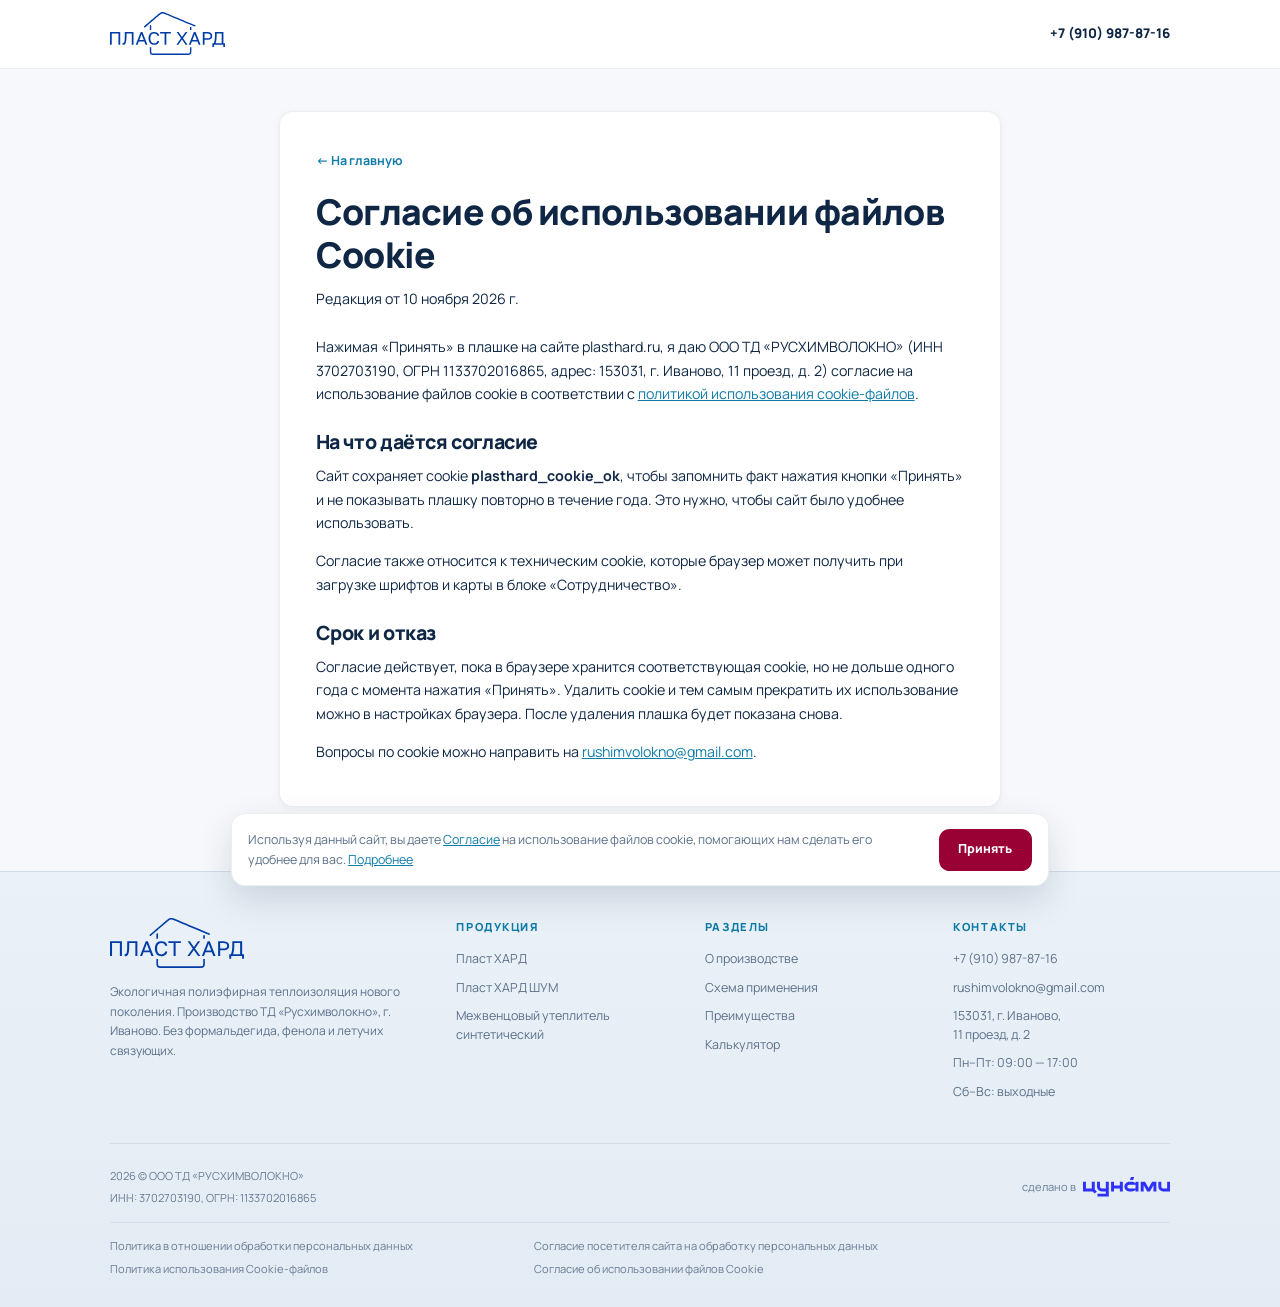
==== commit f3375cbb: "Add a Jivo chat hook that stays idle until a widget id is set. Co-authored-by: Cursor <cursoragent@c" ====
--- a/cookie-consent.html
+++ b/cookie-consent.html
@@ -58,12 +58,10 @@
       </div>
       <div class="footer-col">
         <h5>Разделы</h5>
-        <a href="index.html#products">Продукция</a>
         <a href="index.html#about">О производстве</a>
-        <a href="index.html#scheme">Применение</a>
+        <a href="index.html#scheme">Схема применения</a>
         <a href="index.html#advantages">Преимущества</a>
         <a href="index.html#calc">Калькулятор</a>
-        <a href="index.html#contacts">Контакты</a>
       </div>
       <div class="footer-col">
         <h5>Контакты</h5>
@@ -81,7 +79,7 @@
       </div>
       <a class="made-by" href="https://tsunami.group/" target="_blank" rel="noopener noreferrer">
         <span>сделано в</span>
-        <svg viewBox="0 0 98 22" fill="none" aria-label="Tsunami"><path d="M52.8293 3.26889L53.9329 0H57.5149L56.4114 3.26889H52.8293Z" fill="currentColor"></path><path d="M13.2065 5.31553V13.995L15.5459 16.3076L13.2065 18.6434L10.7281 16.2358H0V5.31553H3.29259V12.9669H9.89586V5.31553H13.2065Z" fill="currentColor"></path><path d="M25.6888 12.9669V5.31553H28.9995V22H16.2546V18.7131H25.6888V16.2358H21.2927C18.2533 16.2358 15.793 13.7931 15.793 10.7757V5.31553H19.0855V10.7757C19.0855 11.979 20.0806 12.9669 21.2927 12.9669H25.6888Z" fill="currentColor"></path><path d="M41.4692 5.31553V9.68004H34.866V5.31553H31.5734V16.2358H34.866V12.9669H41.4692V16.2358H44.7799V5.31553H41.4692Z" fill="currentColor"></path><path fill-rule="evenodd" clip-rule="evenodd" d="M46.5998 10.7757C46.5998 7.76012 49.0621 5.31553 52.0995 5.31553H54.9787C56.6208 5.31553 58.0947 6.02999 59.1025 7.16286V5.31553H62.4131V16.2358H59.1025V14.3885C58.0947 15.5213 56.6208 16.2358 54.9787 16.2358H52.0995C49.0621 16.2358 46.5998 13.7912 46.5998 10.7757ZM52.101 8.58432H59.1025V12.9668H52.101C50.8889 12.9668 49.8938 11.9789 49.8938 10.7756C49.8938 9.57217 50.8889 8.58432 52.101 8.58432Z" fill="currentColor"></path><path d="M73.7622 12.2485L77.7603 5.31553H82.5726V16.2358H79.28V9.30286L75.2819 16.2358H72.2607L68.2625 9.30286V16.2358H64.9699V5.31553H69.7822L73.7622 12.2485Z" fill="currentColor"></path><path d="M94.6893 5.31553V12.9669H90.2932C89.0811 12.9669 88.0861 11.979 88.0861 10.7757V5.31553H84.7935V10.7757C84.7935 13.7931 87.2538 16.2358 90.2932 16.2358H98V5.31553H94.6893Z" fill="currentColor"></path></svg>
+        <svg width="98" height="22" viewBox="0 0 98 22" fill="none" aria-label="Tsunami"><path d="M52.8293 3.26889L53.9329 0H57.5149L56.4114 3.26889H52.8293Z" fill="currentColor"></path><path d="M13.2065 5.31553V13.995L15.5459 16.3076L13.2065 18.6434L10.7281 16.2358H0V5.31553H3.29259V12.9669H9.89586V5.31553H13.2065Z" fill="currentColor"></path><path d="M25.6888 12.9669V5.31553H28.9995V22H16.2546V18.7131H25.6888V16.2358H21.2927C18.2533 16.2358 15.793 13.7931 15.793 10.7757V5.31553H19.0855V10.7757C19.0855 11.979 20.0806 12.9669 21.2927 12.9669H25.6888Z" fill="currentColor"></path><path d="M41.4692 5.31553V9.68004H34.866V5.31553H31.5734V16.2358H34.866V12.9669H41.4692V16.2358H44.7799V5.31553H41.4692Z" fill="currentColor"></path><path fill-rule="evenodd" clip-rule="evenodd" d="M46.5998 10.7757C46.5998 7.76012 49.0621 5.31553 52.0995 5.31553H54.9787C56.6208 5.31553 58.0947 6.02999 59.1025 7.16286V5.31553H62.4131V16.2358H59.1025V14.3885C58.0947 15.5213 56.6208 16.2358 54.9787 16.2358H52.0995C49.0621 16.2358 46.5998 13.7912 46.5998 10.7757ZM52.101 8.58432H59.1025V12.9668H52.101C50.8889 12.9668 49.8938 11.9789 49.8938 10.7756C49.8938 9.57217 50.8889 8.58432 52.101 8.58432Z" fill="currentColor"></path><path d="M73.7622 12.2485L77.7603 5.31553H82.5726V16.2358H79.28V9.30286L75.2819 16.2358H72.2607L68.2625 9.30286V16.2358H64.9699V5.31553H69.7822L73.7622 12.2485Z" fill="currentColor"></path><path d="M94.6893 5.31553V12.9669H90.2932C89.0811 12.9669 88.0861 11.979 88.0861 10.7757V5.31553H84.7935V10.7757C84.7935 13.7931 87.2538 16.2358 90.2932 16.2358H98V5.31553H94.6893Z" fill="currentColor"></path></svg>
       </a>
     </div>
     <nav class="footer-docs" aria-label="Документы">
@@ -97,5 +95,6 @@
   <button type="button" class="btn" id="cookieAccept">Принять</button>
 </div>
 <script src="consent.js"></script>
+<script src="jivo.js"></script>
 </body>
 </html>
